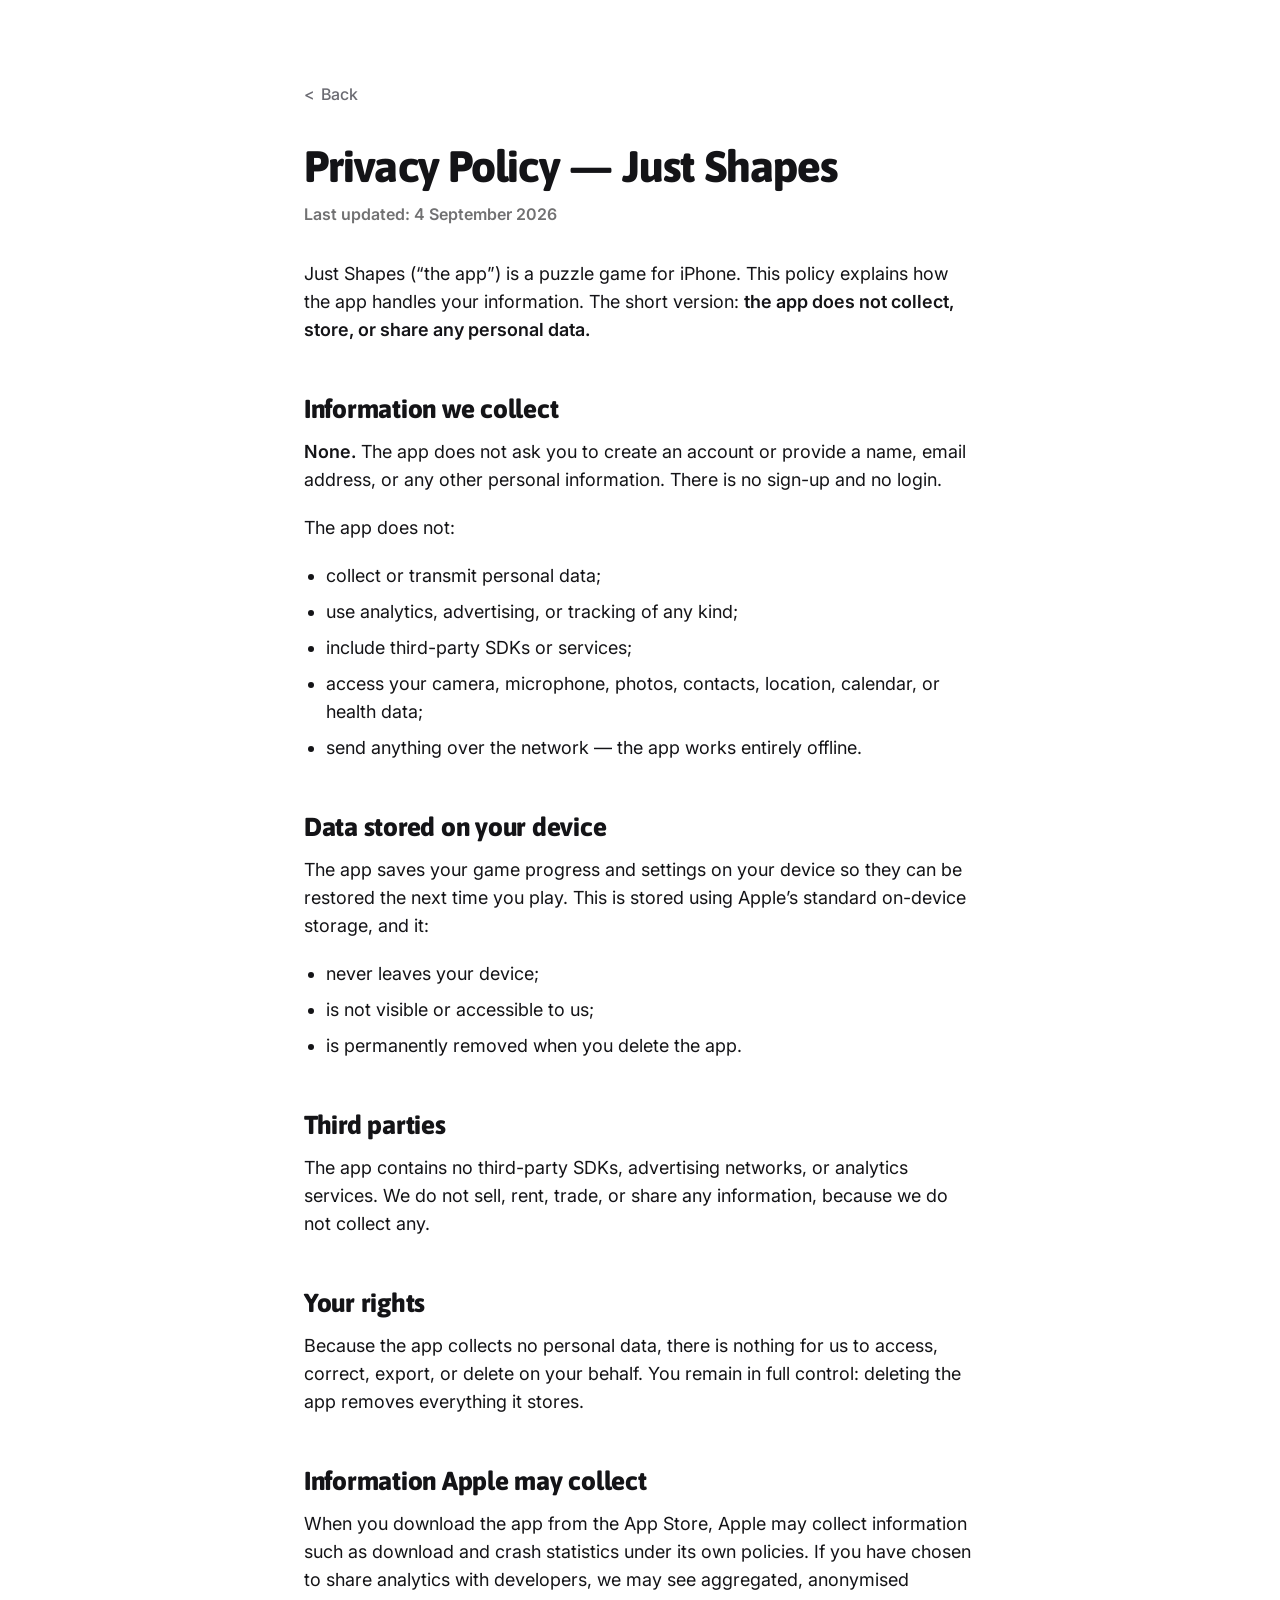
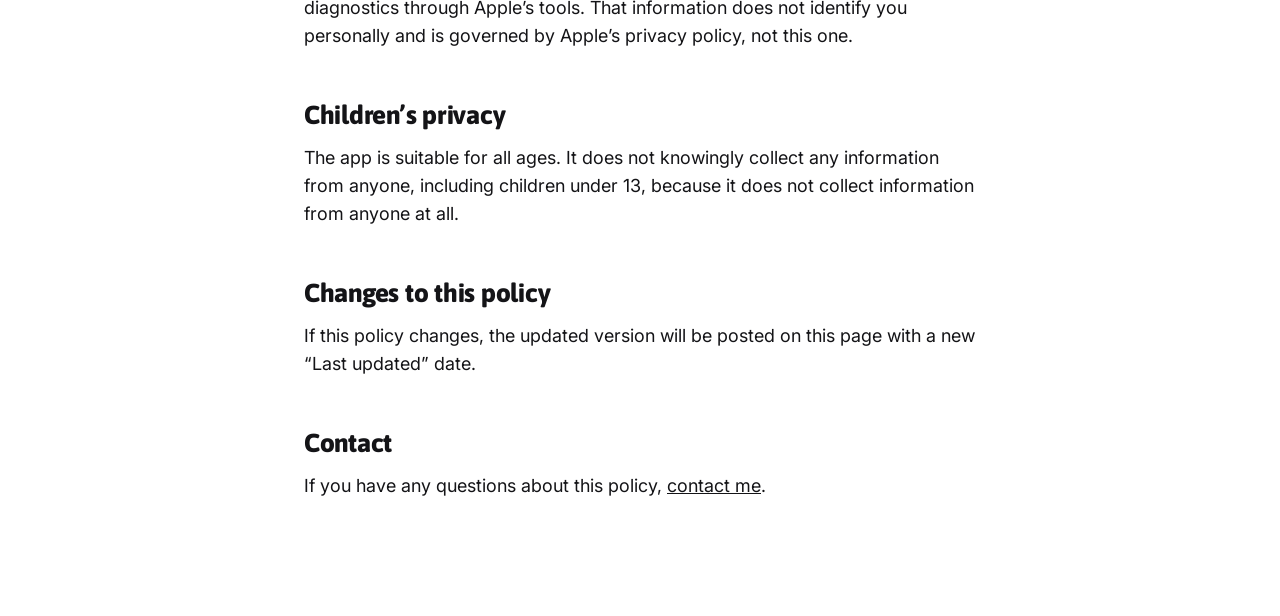
==== privacy-policy-shapes/index.html @ d58d97a7 "Bring the mobile hero title down to 44px The 68px desktop size was too heavy on phones. The lede kee" ====
<!DOCTYPE html>
<!--
  DRAFT — Just Shapes privacy policy, scaffolded from the Just Chess Clock page.
  Vadym: verify every claim before publishing. The [VERIFY] notes mark the
  app-specific bits I could not know (what the game stores, Game Center /
  leaderboards, any analytics). Delete the notes once confirmed.
-->
<html lang="en" class="no-js">
<head>
<meta charset="utf-8">
<meta name="viewport" content="width=device-width, initial-scale=1">
<title>Privacy Policy — Just Shapes</title>
<meta name="description" content="Just Shapes privacy policy.">
<link rel="preconnect" href="https://fonts.googleapis.com">
<link rel="preconnect" href="https://fonts.gstatic.com" crossorigin>
<link href="https://fonts.googleapis.com/css2?family=Asap:wght@800&family=Inter&display=swap" rel="stylesheet">
<link rel="stylesheet" href="styles.css?v=20260904g">
</head>
<body>

<main class="page">

  <a class="back" href="../"><span class="back__chevron" aria-hidden="true">&lt;</span> Back</a>

  <h1>Privacy Policy &mdash; Just Shapes</h1>
  <p class="updated"><strong>Last updated: 4 September 2026</strong></p>

  <p>Just Shapes (&ldquo;the app&rdquo;) is a puzzle game for iPhone. This policy explains how the app handles your information. The short version: <strong>the app does not collect, store, or share any personal data.</strong> <!-- [VERIFY] Confirm this is still true if the game adds Game Center, leaderboards, or analytics. --></p>

  <h2>Information we collect</h2>

  <p><strong>None.</strong> The app does not ask you to create an account or provide a name, email address, or any other personal information. There is no sign-up and no login.</p>

  <p>The app does not:</p>

  <ul>
    <li>collect or transmit personal data;</li>
    <li>use analytics, advertising, or tracking of any kind;</li>
    <li>include third-party SDKs or services;</li>
    <li>access your camera, microphone, photos, contacts, location, calendar, or health data;</li>
    <li>send anything over the network &mdash; the app works entirely offline.</li>
  </ul>
  <!-- [VERIFY] If Just Shapes uses Game Center, cloud save, or an online leaderboard, this list must change. -->

  <h2>Data stored on your device</h2>

  <p>The app saves your game progress and settings on your device so they can be restored the next time you play. This is stored using Apple&rsquo;s standard on-device storage, and it:</p>

  <ul>
    <li>never leaves your device;</li>
    <li>is not visible or accessible to us;</li>
    <li>is permanently removed when you delete the app.</li>
  </ul>
  <!-- [VERIFY] Adjust to describe exactly what Just Shapes persists (levels reached, high scores, preferences). -->

  <h2>Third parties</h2>

  <p>The app contains no third-party SDKs, advertising networks, or analytics services. We do not sell, rent, trade, or share any information, because we do not collect any.</p>

  <h2>Your rights</h2>

  <p>Because the app collects no personal data, there is nothing for us to access, correct, export, or delete on your behalf. You remain in full control: deleting the app removes everything it stores.</p>

  <h2>Information Apple may collect</h2>

  <p>When you download the app from the App Store, Apple may collect information such as download and crash statistics under its own policies. If you have chosen to share analytics with developers, we may see aggregated, anonymised diagnostics through Apple&rsquo;s tools. That information does not identify you personally and is governed by Apple&rsquo;s privacy policy, not this one.</p>

  <h2>Children&rsquo;s privacy</h2>

  <p>The app is suitable for all ages. It does not knowingly collect any information from anyone, including children under 13, because it does not collect information from anyone at all.</p>

  <h2>Changes to this policy</h2>

  <p>If this policy changes, the updated version will be posted on this page with a new &ldquo;Last updated&rdquo; date.</p>

  <h2>Contact</h2>

  <p>If you have any questions about this policy, <a href="mailto:vadym.gryn@gmail.com">contact me</a>.</p>

</main>

</body>
</html>
---- privacy-policy-shapes/styles.css ----
/* Privacy Policy — Just Shapes
   Plain text page: white background, one centred column. Headings in Asap to
   match the app's wordmark; everything else mirrors the Chess Clock page. */

*,
*::before,
*::after { box-sizing: border-box; }

/* Always light: opts out of browser-forced dark mode. */
html {
  -webkit-text-size-adjust: 100%;
  color-scheme: light;
  background: #fff;
}

body {
  margin: 0;
  background: #fff;
  color: #141417;
  font-family: "Inter", -apple-system, BlinkMacSystemFont, "Segoe UI", Helvetica, Arial, sans-serif;
  font-size: 18px;
  line-height: 28px;
  -webkit-font-smoothing: antialiased;
}

.page {
  max-width: 720px;
  margin: 0 auto;
  padding: 80px 24px 96px;
}

/* Matches .footer__link on the landing page. */
.back {
  display: inline-block;
  margin-bottom: 32px;
  color: #6b6b72;
  font-size: 16px;
  font-weight: 500;
  text-decoration: none;
}

.back:hover,
.back:focus-visible { color: #141417; text-decoration: underline; }

.back__chevron { margin-right: 2px; }

h1 {
  margin: 0 0 8px;
  font-family: "Asap", -apple-system, BlinkMacSystemFont, "Segoe UI", Helvetica, Arial, sans-serif;
  font-weight: 800;
  font-size: 44px;
  line-height: 52px;
  letter-spacing: -0.02em;
}

h2 {
  margin: 48px 0 12px;
  font-family: "Asap", -apple-system, BlinkMacSystemFont, "Segoe UI", Helvetica, Arial, sans-serif;
  font-weight: 800;
  font-size: 26px;
  line-height: 34px;
  letter-spacing: -0.01em;
}

p { margin: 0 0 20px; }

.updated {
  margin-bottom: 32px;
  color: #717172;
  font-size: 16px;
}

ul {
  margin: 0 0 20px;
  padding-left: 22px;
}

li { margin-bottom: 8px; }

a { color: #141417; text-decoration: underline; }

a:hover,
a:focus-visible { color: #717172; }

strong { font-weight: 600; }

@media (max-width: 600px) {
  body { font-size: 17px; line-height: 27px; }

  .page { padding: 48px 20px 64px; }

  h1 { font-size: 32px; line-height: 40px; }

  h2 { margin-top: 36px; font-size: 22px; line-height: 30px; }
}
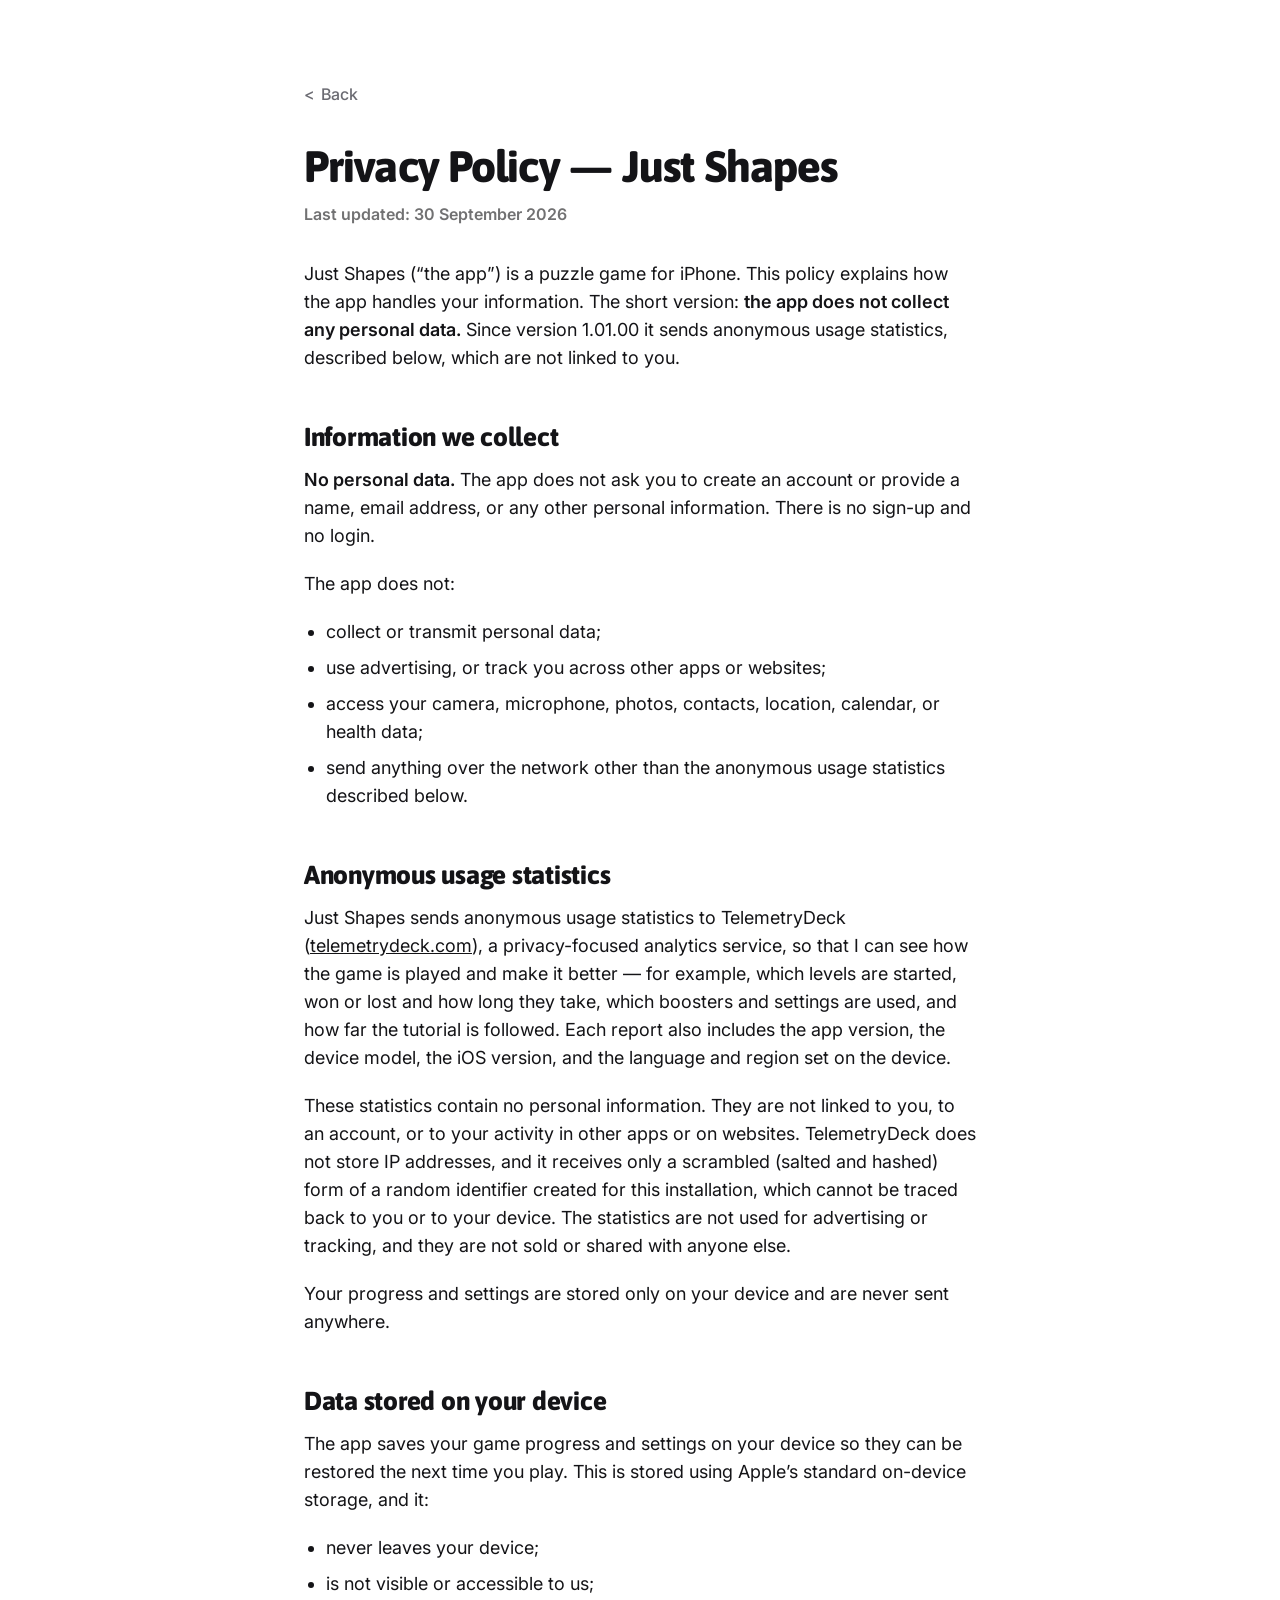
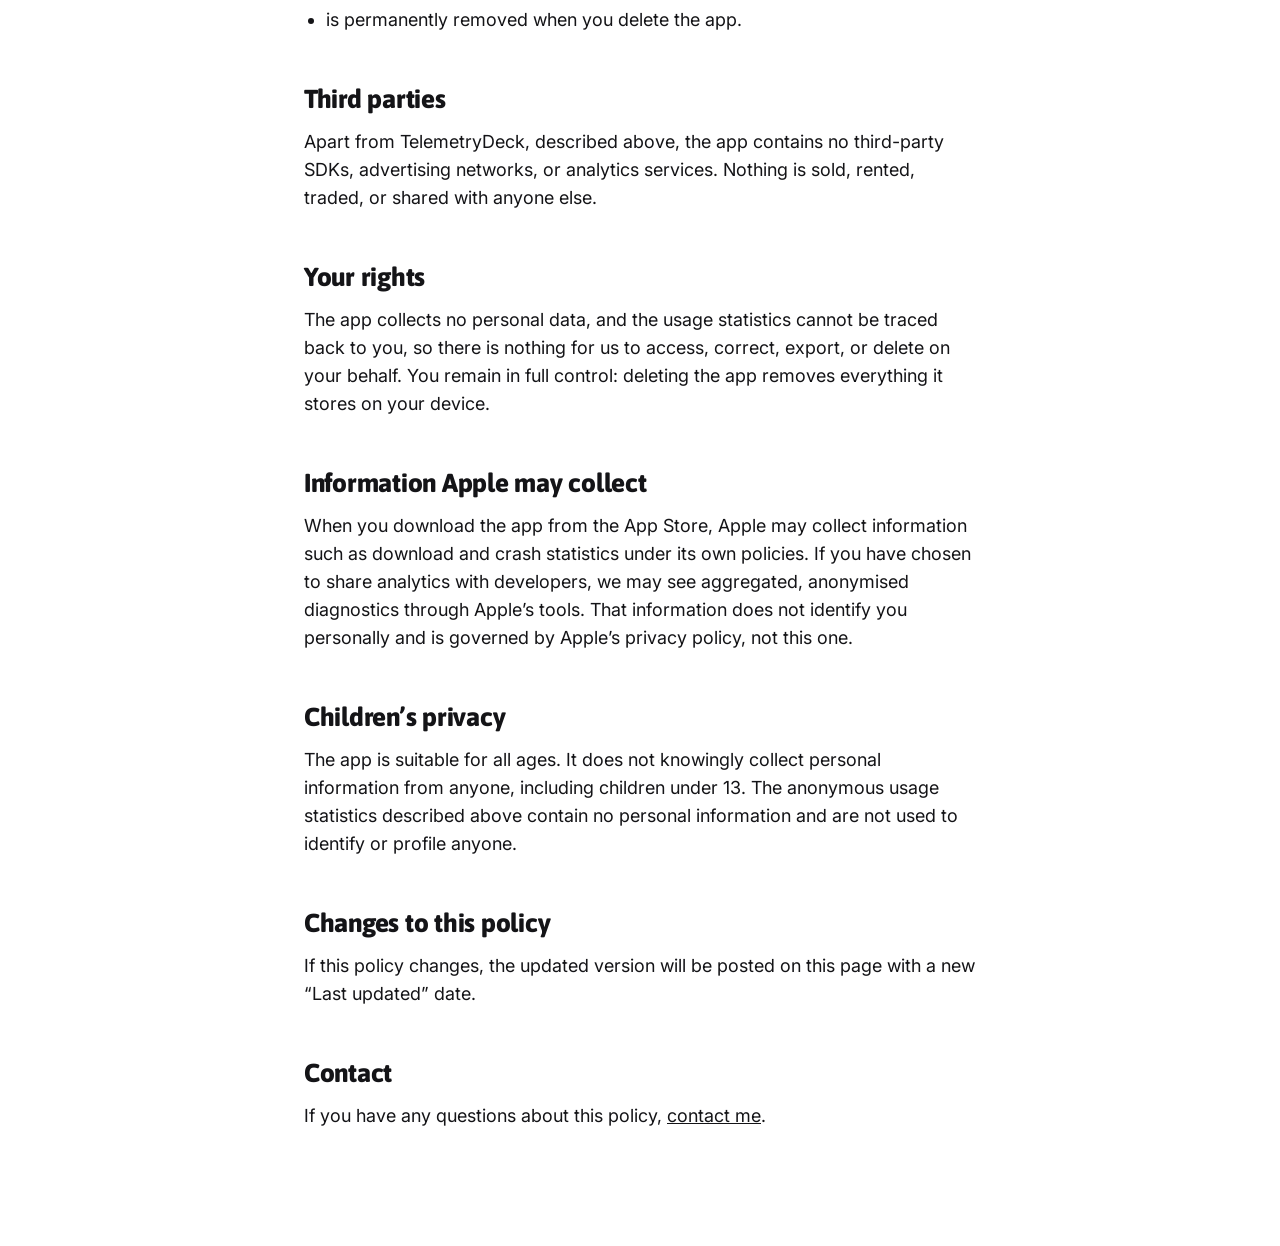
==== commit 4ada581e: "Just Shapes policy: disclose the 1.01.00 usage statistics From 1.01.00 the game reports anonymous us" ====
--- a/privacy-policy-shapes/index.html
+++ b/privacy-policy-shapes/index.html
@@ -1,10 +1,4 @@
 <!DOCTYPE html>
-<!--
-  DRAFT — Just Shapes privacy policy, scaffolded from the Just Chess Clock page.
-  Vadym: verify every claim before publishing. The [VERIFY] notes mark the
-  app-specific bits I could not know (what the game stores, Game Center /
-  leaderboards, any analytics). Delete the notes once confirmed.
--->
 <html lang="en" class="no-js">
 <head>
 <meta charset="utf-8">
@@ -14,7 +8,7 @@
 <link rel="preconnect" href="https://fonts.googleapis.com">
 <link rel="preconnect" href="https://fonts.gstatic.com" crossorigin>
 <link href="https://fonts.googleapis.com/css2?family=Asap:wght@800&family=Inter&display=swap" rel="stylesheet">
-<link rel="stylesheet" href="styles.css?v=20260904g">
+<link rel="stylesheet" href="styles.css?v=20260916">
 </head>
 <body>
 
@@ -23,24 +17,30 @@
   <a class="back" href="../"><span class="back__chevron" aria-hidden="true">&lt;</span> Back</a>
 
   <h1>Privacy Policy &mdash; Just Shapes</h1>
-  <p class="updated"><strong>Last updated: 4 September 2026</strong></p>
+  <p class="updated"><strong>Last updated: 30 September 2026</strong></p>
 
-  <p>Just Shapes (&ldquo;the app&rdquo;) is a puzzle game for iPhone. This policy explains how the app handles your information. The short version: <strong>the app does not collect, store, or share any personal data.</strong> <!-- [VERIFY] Confirm this is still true if the game adds Game Center, leaderboards, or analytics. --></p>
+  <p>Just Shapes (&ldquo;the app&rdquo;) is a puzzle game for iPhone. This policy explains how the app handles your information. The short version: <strong>the app does not collect any personal data.</strong> Since version 1.01.00 it sends anonymous usage statistics, described below, which are not linked to you.</p>
 
   <h2>Information we collect</h2>
 
-  <p><strong>None.</strong> The app does not ask you to create an account or provide a name, email address, or any other personal information. There is no sign-up and no login.</p>
+  <p><strong>No personal data.</strong> The app does not ask you to create an account or provide a name, email address, or any other personal information. There is no sign-up and no login.</p>
 
   <p>The app does not:</p>
 
   <ul>
     <li>collect or transmit personal data;</li>
-    <li>use analytics, advertising, or tracking of any kind;</li>
-    <li>include third-party SDKs or services;</li>
+    <li>use advertising, or track you across other apps or websites;</li>
     <li>access your camera, microphone, photos, contacts, location, calendar, or health data;</li>
-    <li>send anything over the network &mdash; the app works entirely offline.</li>
+    <li>send anything over the network other than the anonymous usage statistics described below.</li>
   </ul>
-  <!-- [VERIFY] If Just Shapes uses Game Center, cloud save, or an online leaderboard, this list must change. -->
+
+  <h2>Anonymous usage statistics</h2>
+
+  <p>Just Shapes sends anonymous usage statistics to TelemetryDeck (<a href="https://telemetrydeck.com" target="_blank" rel="noopener">telemetrydeck.com</a>), a privacy-focused analytics service, so that I can see how the game is played and make it better &mdash; for example, which levels are started, won or lost and how long they take, which boosters and settings are used, and how far the tutorial is followed. Each report also includes the app version, the device model, the iOS version, and the language and region set on the device.</p>
+
+  <p>These statistics contain no personal information. They are not linked to you, to an account, or to your activity in other apps or on websites. TelemetryDeck does not store IP addresses, and it receives only a scrambled (salted and hashed) form of a random identifier created for this installation, which cannot be traced back to you or to your device. The statistics are not used for advertising or tracking, and they are not sold or shared with anyone else.</p>
+
+  <p>Your progress and settings are stored only on your device and are never sent anywhere.</p>
 
   <h2>Data stored on your device</h2>
 
@@ -51,15 +51,14 @@
     <li>is not visible or accessible to us;</li>
     <li>is permanently removed when you delete the app.</li>
   </ul>
-  <!-- [VERIFY] Adjust to describe exactly what Just Shapes persists (levels reached, high scores, preferences). -->
 
   <h2>Third parties</h2>
 
-  <p>The app contains no third-party SDKs, advertising networks, or analytics services. We do not sell, rent, trade, or share any information, because we do not collect any.</p>
+  <p>Apart from TelemetryDeck, described above, the app contains no third-party SDKs, advertising networks, or analytics services. Nothing is sold, rented, traded, or shared with anyone else.</p>
 
   <h2>Your rights</h2>
 
-  <p>Because the app collects no personal data, there is nothing for us to access, correct, export, or delete on your behalf. You remain in full control: deleting the app removes everything it stores.</p>
+  <p>The app collects no personal data, and the usage statistics cannot be traced back to you, so there is nothing for us to access, correct, export, or delete on your behalf. You remain in full control: deleting the app removes everything it stores on your device.</p>
 
   <h2>Information Apple may collect</h2>
 
@@ -67,7 +66,7 @@
 
   <h2>Children&rsquo;s privacy</h2>
 
-  <p>The app is suitable for all ages. It does not knowingly collect any information from anyone, including children under 13, because it does not collect information from anyone at all.</p>
+  <p>The app is suitable for all ages. It does not knowingly collect personal information from anyone, including children under 13. The anonymous usage statistics described above contain no personal information and are not used to identify or profile anyone.</p>
 
   <h2>Changes to this policy</h2>
 
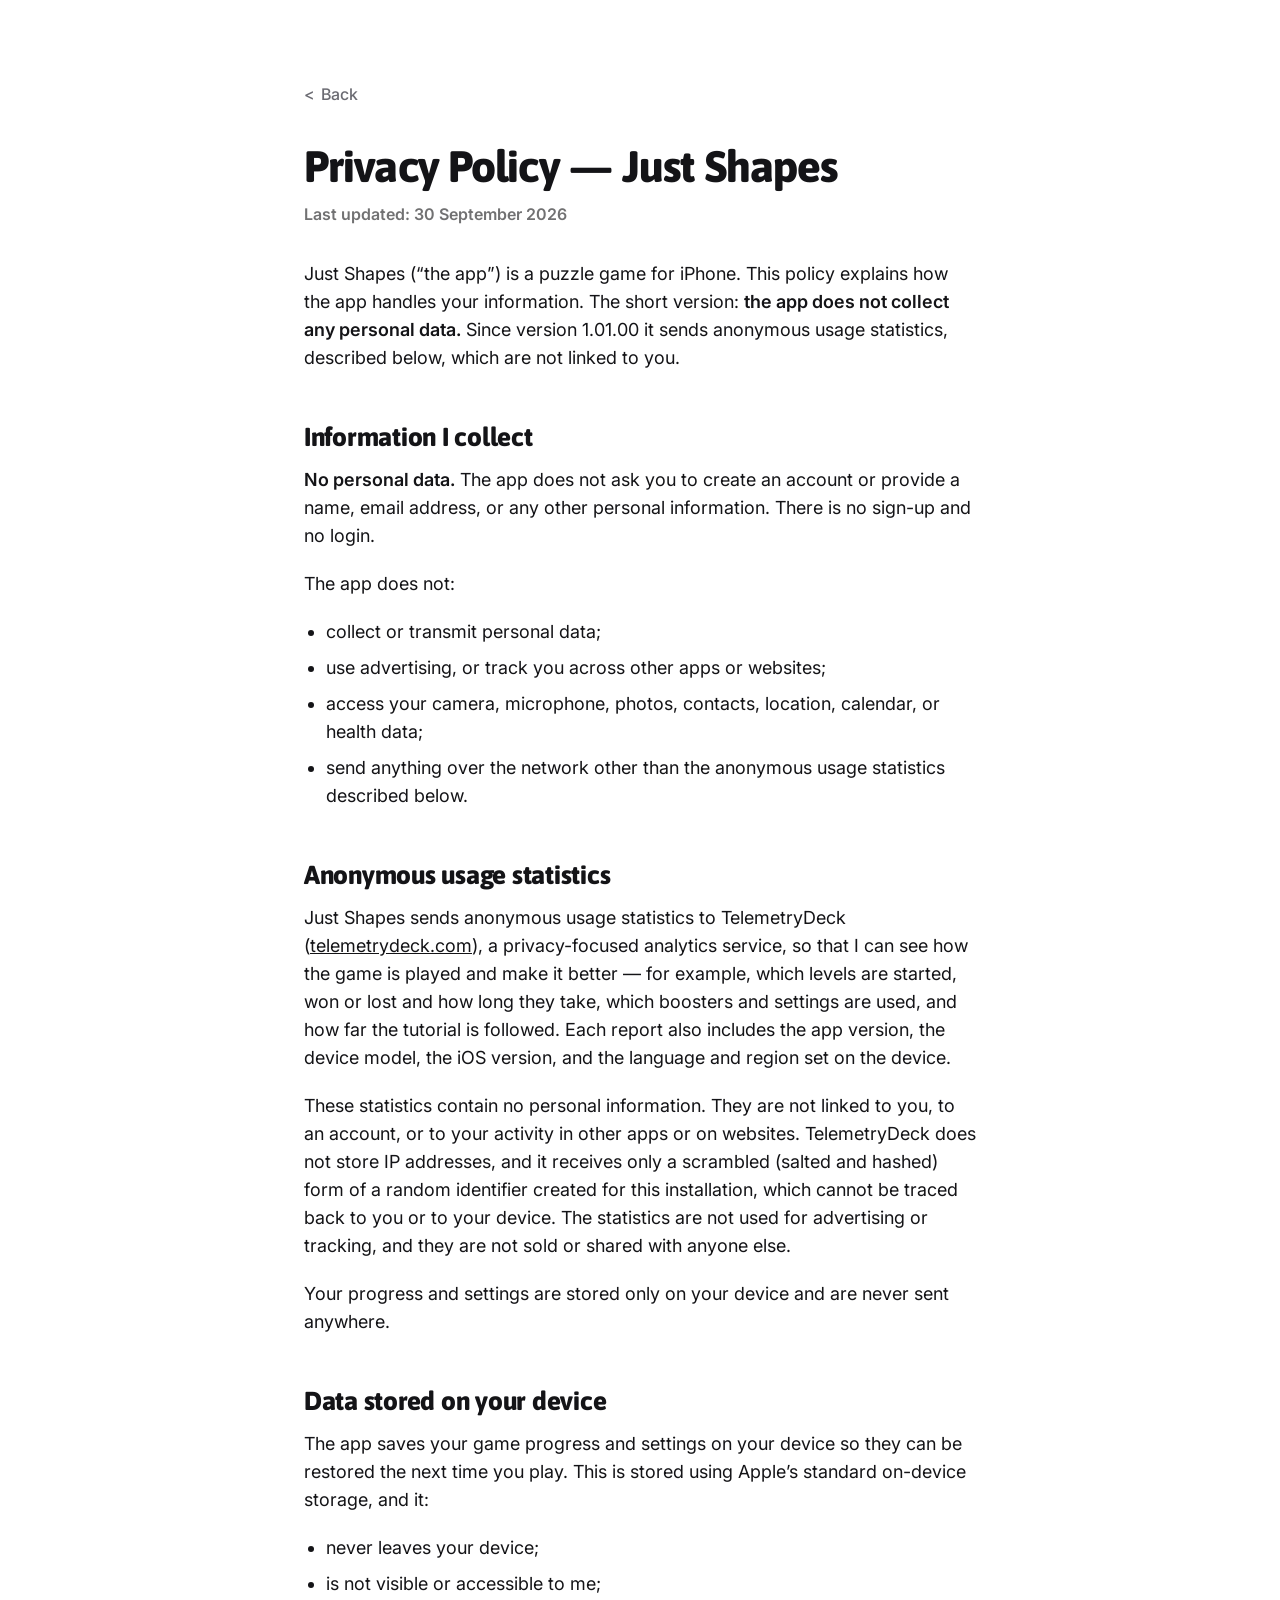
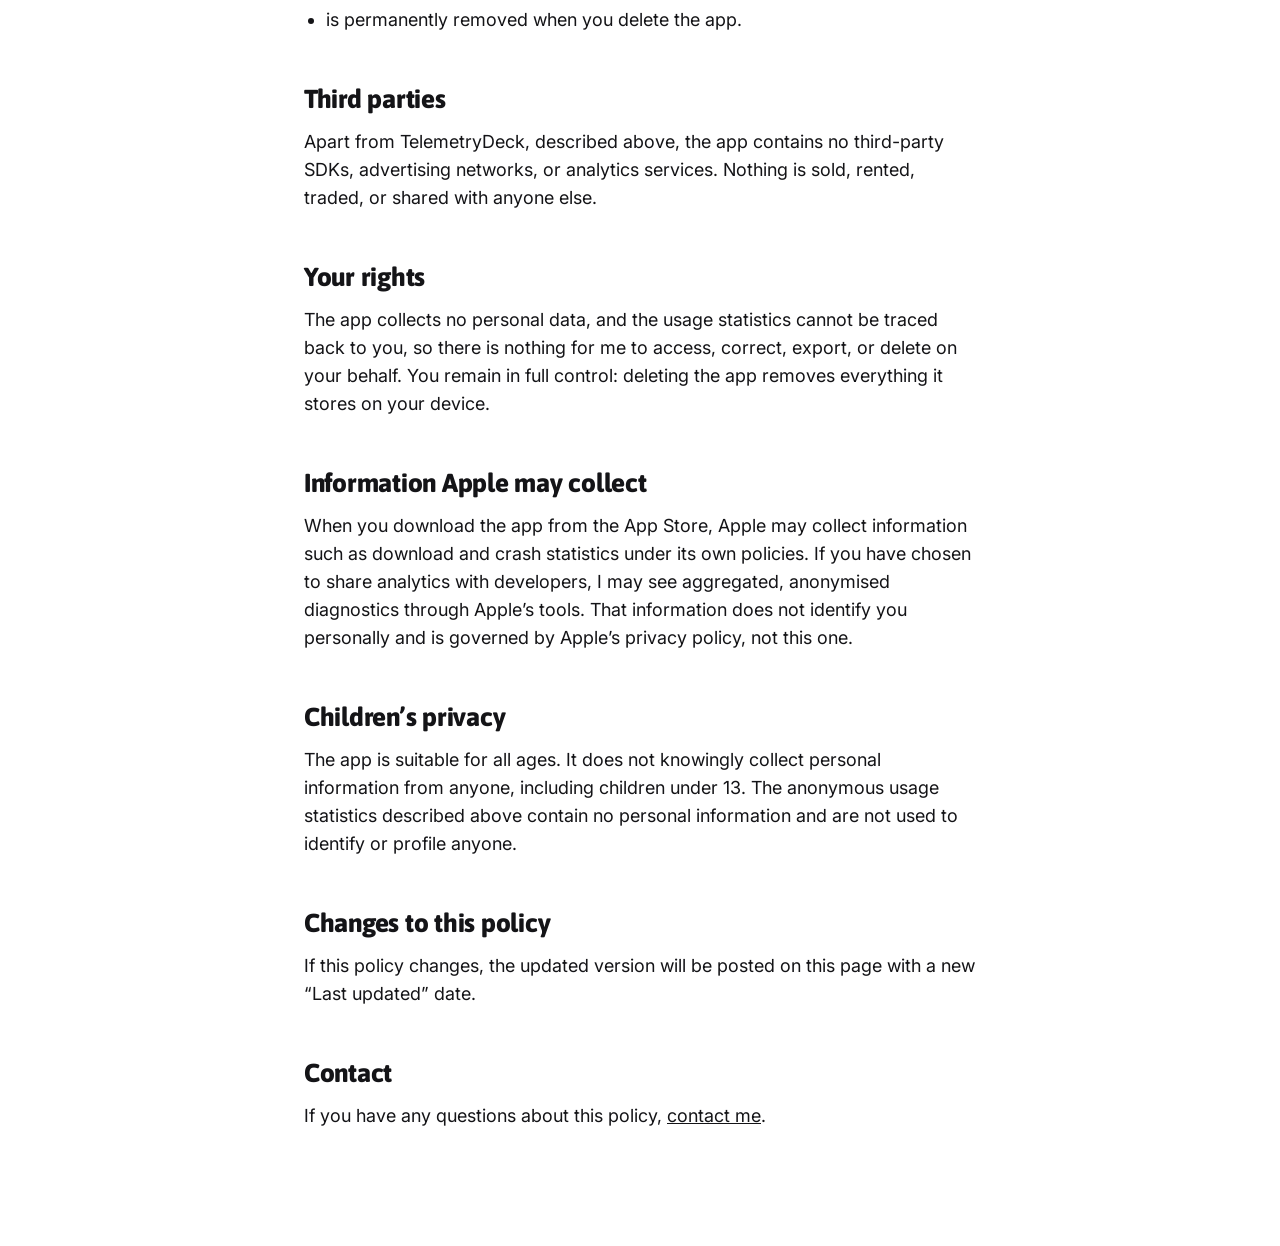
==== commit f479d14f: "Just Shapes policy: first person singular throughout Converts the remaining "we/us" to "I/me" so the" ====
--- a/privacy-policy-shapes/index.html
+++ b/privacy-policy-shapes/index.html
@@ -21,7 +21,7 @@
 
   <p>Just Shapes (&ldquo;the app&rdquo;) is a puzzle game for iPhone. This policy explains how the app handles your information. The short version: <strong>the app does not collect any personal data.</strong> Since version 1.01.00 it sends anonymous usage statistics, described below, which are not linked to you.</p>
 
-  <h2>Information we collect</h2>
+  <h2>Information I collect</h2>
 
   <p><strong>No personal data.</strong> The app does not ask you to create an account or provide a name, email address, or any other personal information. There is no sign-up and no login.</p>
 
@@ -48,7 +48,7 @@
 
   <ul>
     <li>never leaves your device;</li>
-    <li>is not visible or accessible to us;</li>
+    <li>is not visible or accessible to me;</li>
     <li>is permanently removed when you delete the app.</li>
   </ul>
 
@@ -58,11 +58,11 @@
 
   <h2>Your rights</h2>
 
-  <p>The app collects no personal data, and the usage statistics cannot be traced back to you, so there is nothing for us to access, correct, export, or delete on your behalf. You remain in full control: deleting the app removes everything it stores on your device.</p>
+  <p>The app collects no personal data, and the usage statistics cannot be traced back to you, so there is nothing for me to access, correct, export, or delete on your behalf. You remain in full control: deleting the app removes everything it stores on your device.</p>
 
   <h2>Information Apple may collect</h2>
 
-  <p>When you download the app from the App Store, Apple may collect information such as download and crash statistics under its own policies. If you have chosen to share analytics with developers, we may see aggregated, anonymised diagnostics through Apple&rsquo;s tools. That information does not identify you personally and is governed by Apple&rsquo;s privacy policy, not this one.</p>
+  <p>When you download the app from the App Store, Apple may collect information such as download and crash statistics under its own policies. If you have chosen to share analytics with developers, I may see aggregated, anonymised diagnostics through Apple&rsquo;s tools. That information does not identify you personally and is governed by Apple&rsquo;s privacy policy, not this one.</p>
 
   <h2>Children&rsquo;s privacy</h2>
 
